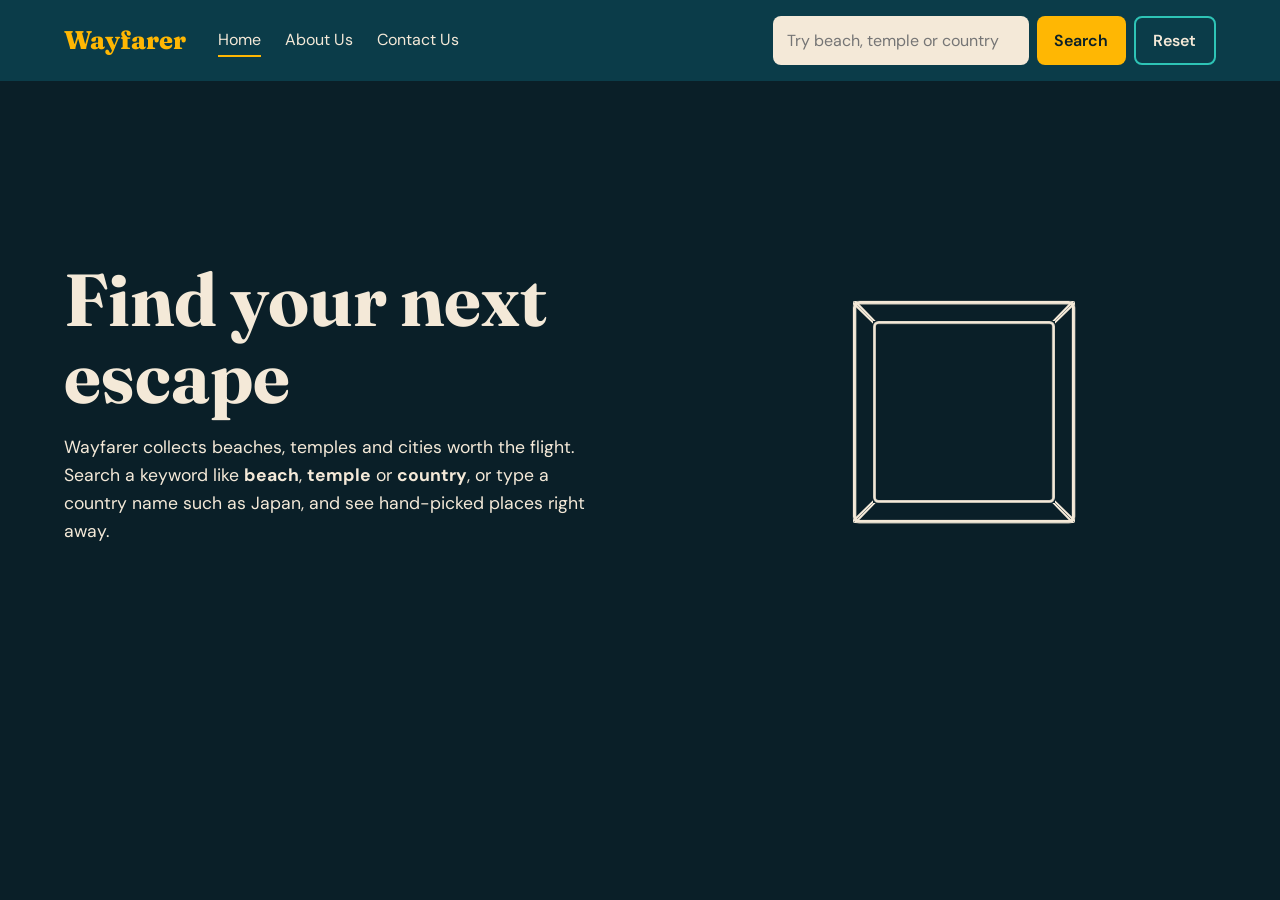
==== index.html @ ef132eb5 "Add files via upload" ====
<!DOCTYPE html><html lang="en"><head><meta charset="utf-8"><meta name="viewport" content="width=device-width,initial-scale=1"><title>Wayfarer | Travel Recommendations</title><link rel="preconnect" href="https://fonts.googleapis.com"><link href="https://fonts.googleapis.com/css2?family=Fraunces:wght@600;800&family=DM+Sans:wght@400;600&display=swap" rel="stylesheet"><link rel="stylesheet" href="style.css"></head><body><header class="nav"><a class="logo" href="index.html">Wayfarer</a><nav><a href="index.html" class=on>Home</a><a href="about.html">About Us</a><a href="contact.html">Contact Us</a></nav><form id="sf"><input id="q" type="search" placeholder="Try beach, temple or country" aria-label="Search destinations"><button type="submit">Search</button><button type="button" id="reset">Reset</button></form></header><main>
<section class="hero"><div class="copy"><h1>Find your next escape</h1><p>Wayfarer collects beaches, temples and cities worth the flight. Search a keyword like <b>beach</b>, <b>temple</b> or <b>country</b>, or type a country name such as Japan, and see hand-picked places right away.</p></div>
<div class="scene" aria-hidden="true"><div class="cube"><div class="f front"></div><div class="f back"></div><div class="f right"></div><div class="f left"></div><div class="f top"></div><div class="f bottom"></div></div></div></section>
<section id="results" class="grid" aria-live="polite"></section>
</main><script src="script.js"></script></body></html>
---- style.css ----
:root{--ink:#0a1f28;--deep:#0b3c49;--lagoon:#2ec4b6;--sand:#f4e9d8;--sun:#ffb703}
*{box-sizing:border-box}body{margin:0;background:var(--ink);color:var(--sand);font:400 1rem/1.6 "DM Sans",sans-serif}
h1,h3,.logo{font-family:Fraunces,serif}
.nav{display:flex;flex-wrap:wrap;gap:1rem 2rem;align-items:center;padding:1rem 5vw;background:var(--deep);position:sticky;top:0;z-index:5}
.logo{font-size:1.6rem;font-weight:800;color:var(--sun);text-decoration:none}
nav{display:flex;gap:1.5rem;flex:1}nav a{color:var(--sand);text-decoration:none;padding:.2rem 0;border-bottom:2px solid transparent}
nav a:hover,nav a.on{border-color:var(--sun)}
#sf{display:flex;gap:.5rem;flex-wrap:wrap}
input,textarea{padding:.6rem .8rem;border-radius:8px;border:2px solid transparent;font:inherit;background:var(--sand);color:var(--ink);width:100%}
#sf input{width:16rem}
button{padding:.6rem 1.1rem;border:0;border-radius:8px;font:600 1rem "DM Sans";cursor:pointer;background:var(--sun);color:var(--ink)}
#reset{background:transparent;color:var(--sand);border:2px solid var(--lagoon)}
:focus-visible{outline:3px solid var(--lagoon);outline-offset:2px}
.hero{display:grid;grid-template-columns:1.1fr .9fr;gap:2rem;align-items:center;padding:5rem 5vw 3rem;min-height:70vh}
h1{font-size:clamp(2.4rem,6vw,4.6rem);line-height:1.05;margin:0 0 1rem}.copy p{max-width:34rem;font-size:1.1rem}
.scene{perspective:1000px;display:grid;place-items:center;height:340px}
.cube{--s:200px;width:var(--s);height:var(--s);position:relative;transform-style:preserve-3d;animation:spin 18s linear infinite}
.f{position:absolute;inset:0;background:center/cover;border:3px solid var(--sand);border-radius:6px}
.front{background-image:url(images/bora.svg);transform:translateZ(100px)}
.back{background-image:url(images/taj.svg);transform:rotateY(180deg) translateZ(100px)}
.right{background-image:url(images/tokyo.svg);transform:rotateY(90deg) translateZ(100px)}
.left{background-image:url(images/rio.svg);transform:rotateY(-90deg) translateZ(100px)}
.top{background-image:url(images/angkor.svg);transform:rotateX(90deg) translateZ(100px)}
.bottom{background-image:url(images/kyoto.svg);transform:rotateX(-90deg) translateZ(100px)}
@keyframes spin{to{transform:rotateX(-20deg) rotateY(360deg)}}
.grid{display:grid;grid-template-columns:repeat(auto-fill,minmax(280px,1fr));gap:1.6rem;padding:1rem 5vw 4rem;perspective:1200px}
.card{background:var(--deep);border-radius:14px;overflow:hidden;transform-style:preserve-3d;transition:transform .15s ease-out,box-shadow .2s;box-shadow:0 12px 30px #0008}
.card img{display:block;width:100%;aspect-ratio:16/10;object-fit:cover}
.card .body{padding:1rem 1.2rem 1.3rem;transform:translateZ(30px)}.card h3{margin:.2rem 0 .4rem;color:var(--sun)}
.card:hover{box-shadow:0 24px 44px #000a}
.msg{grid-column:1/-1;color:var(--sand)}
.page{padding:4rem 5vw;max-width:1000px;margin:auto}.page .grid{padding:2rem 0}.lead{font-size:1.15rem;max-width:40rem}
.contact{padding:1.5rem;max-width:34rem;display:grid;gap:1rem;margin-top:1.5rem}.contact label{display:grid;gap:.3rem}
@media(max-width:800px){.hero{grid-template-columns:1fr;padding-top:2.5rem}}
@media(prefers-reduced-motion:reduce){.cube{animation:none;transform:rotateX(-20deg) rotateY(30deg)}.card{transition:none}}
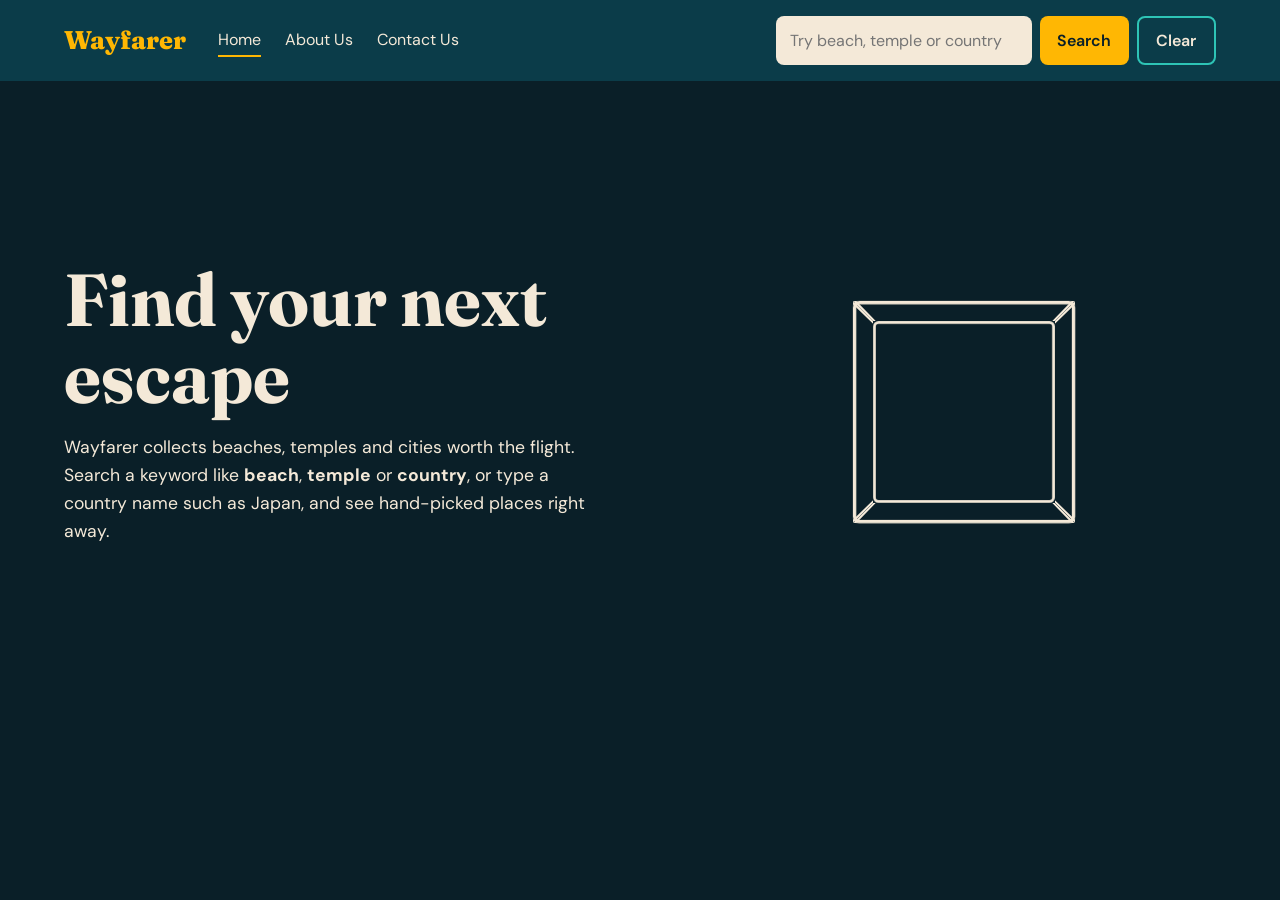
==== commit 2e84cdfc: "Add files via upload" ====
--- a/index.html
+++ b/index.html
@@ -1,4 +1,4 @@
-<!DOCTYPE html><html lang="en"><head><meta charset="utf-8"><meta name="viewport" content="width=device-width,initial-scale=1"><title>Wayfarer | Travel Recommendations</title><link rel="preconnect" href="https://fonts.googleapis.com"><link href="https://fonts.googleapis.com/css2?family=Fraunces:wght@600;800&family=DM+Sans:wght@400;600&display=swap" rel="stylesheet"><link rel="stylesheet" href="style.css"></head><body><header class="nav"><a class="logo" href="index.html">Wayfarer</a><nav><a href="index.html" class=on>Home</a><a href="about.html">About Us</a><a href="contact.html">Contact Us</a></nav><form id="sf"><input id="q" type="search" placeholder="Try beach, temple or country" aria-label="Search destinations"><button type="submit">Search</button><button type="button" id="reset">Reset</button></form></header><main>
+<!DOCTYPE html><html lang="en"><head><meta charset="utf-8"><meta name="viewport" content="width=device-width,initial-scale=1"><title>Wayfarer | Travel Recommendations</title><link rel="preconnect" href="https://fonts.googleapis.com"><link href="https://fonts.googleapis.com/css2?family=Fraunces:wght@600;800&family=DM+Sans:wght@400;600&display=swap" rel="stylesheet"><link rel="stylesheet" href="style.css"></head><body><header class="nav"><a class="logo" href="index.html">Wayfarer</a><nav><a href="index.html" class=on>Home</a><a href="about.html">About Us</a><a href="contact.html">Contact Us</a></nav><form id="sf"><input id="q" type="search" placeholder="Try beach, temple or country" aria-label="Search destinations"><button type="submit">Search</button><button type="button" id="reset">Clear</button></form></header><main>
 <section class="hero"><div class="copy"><h1>Find your next escape</h1><p>Wayfarer collects beaches, temples and cities worth the flight. Search a keyword like <b>beach</b>, <b>temple</b> or <b>country</b>, or type a country name such as Japan, and see hand-picked places right away.</p></div>
 <div class="scene" aria-hidden="true"><div class="cube"><div class="f front"></div><div class="f back"></div><div class="f right"></div><div class="f left"></div><div class="f top"></div><div class="f bottom"></div></div></div></section>
 <section id="results" class="grid" aria-live="polite"></section>
--- a/style.css
+++ b/style.css
@@ -1,6 +1,6 @@
 :root{--ink:#0a1f28;--deep:#0b3c49;--lagoon:#2ec4b6;--sand:#f4e9d8;--sun:#ffb703}
 *{box-sizing:border-box}body{margin:0;background:var(--ink);color:var(--sand);font:400 1rem/1.6 "DM Sans",sans-serif}
-h1,h3,.logo{font-family:Fraunces,serif}
+h1,h2,h3,.logo{font-family:Fraunces,serif}
 .nav{display:flex;flex-wrap:wrap;gap:1rem 2rem;align-items:center;padding:1rem 5vw;background:var(--deep);position:sticky;top:0;z-index:5}
 .logo{font-size:1.6rem;font-weight:800;color:var(--sun);text-decoration:none}
 nav{display:flex;gap:1.5rem;flex:1}nav a{color:var(--sand);text-decoration:none;padding:.2rem 0;border-bottom:2px solid transparent}
@@ -33,3 +33,5 @@
 .contact{padding:1.5rem;max-width:34rem;display:grid;gap:1rem;margin-top:1.5rem}.contact label{display:grid;gap:.3rem}
 @media(max-width:800px){.hero{grid-template-columns:1fr;padding-top:2.5rem}}
 @media(prefers-reduced-motion:reduce){.cube{animation:none;transform:rotateX(-20deg) rotateY(30deg)}.card{transition:none}}
+h2{font-size:1.8rem;margin:3rem 0 0}
+a{color:var(--sun)}.contact{margin-top:2rem}
